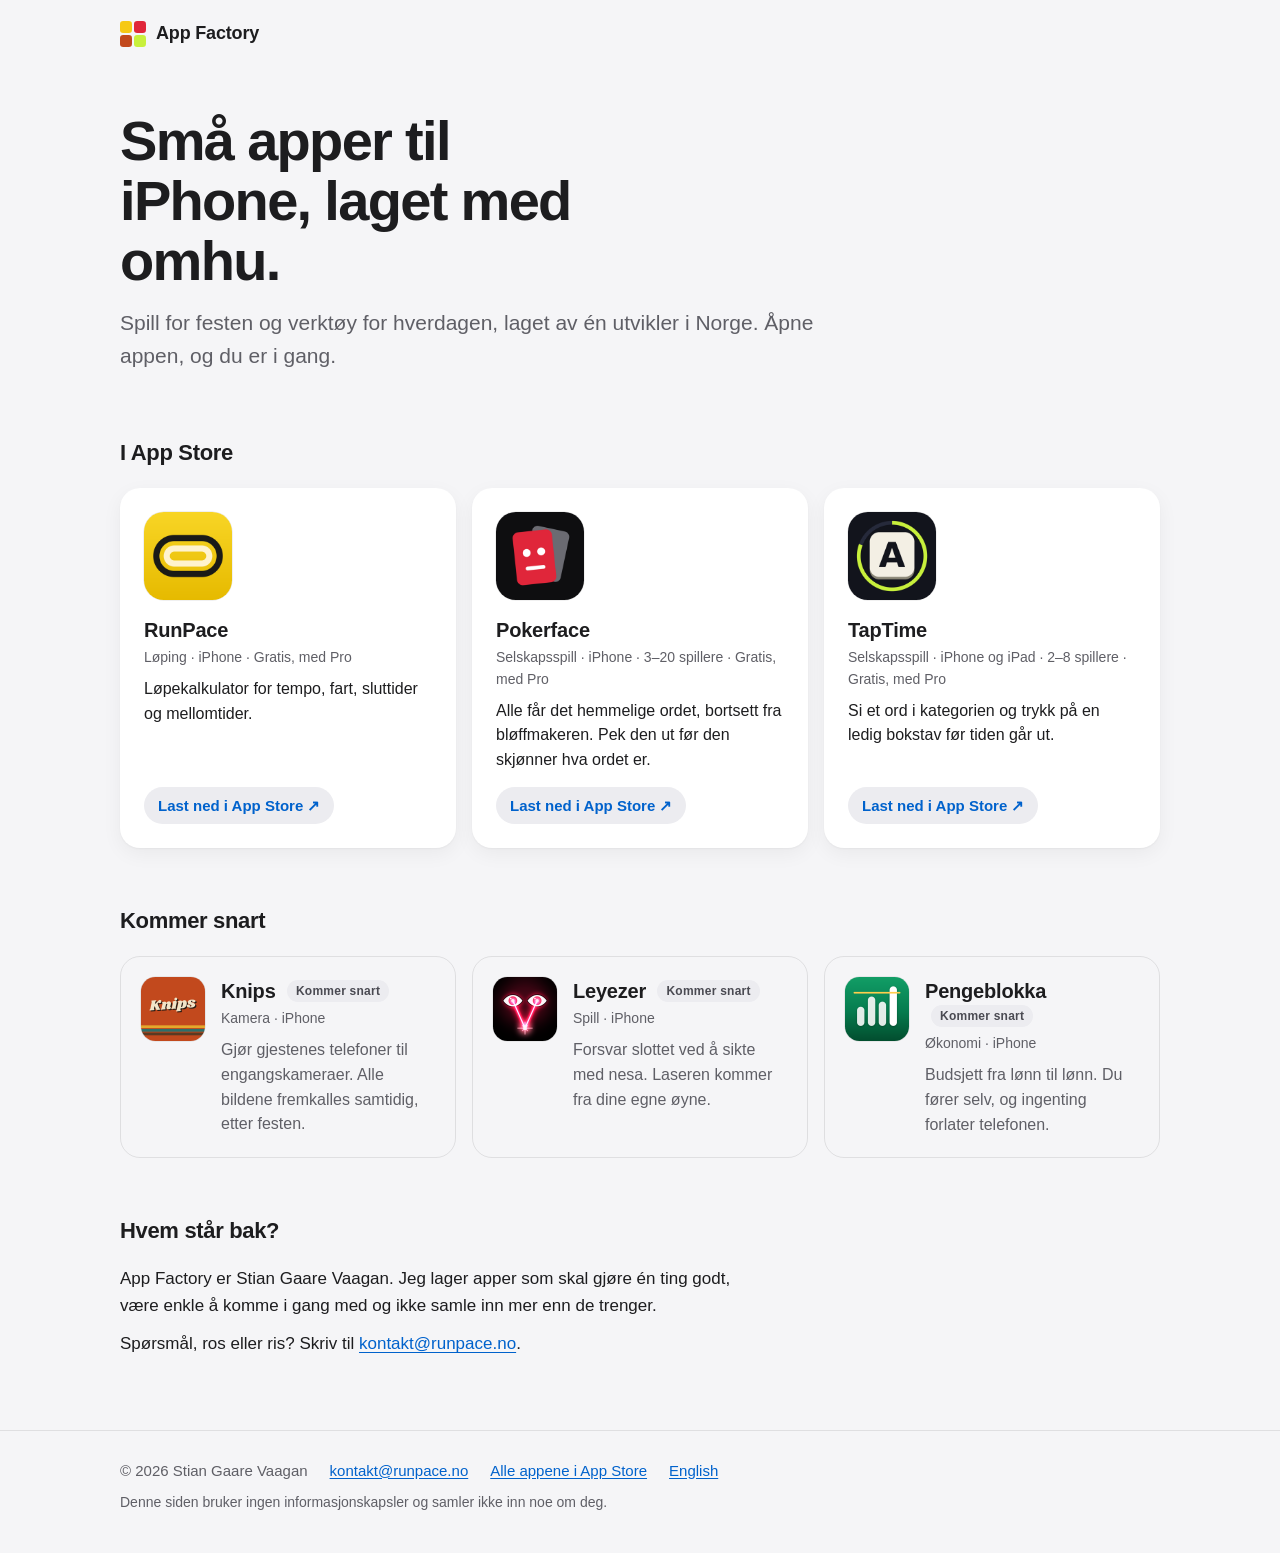
==== index.html @ 03b8ae7c "Fellessiden: forside på norsk og engelsk, Pengeblokka-sider, sjekk og delebilde Co-Authored-By: Clau" ====
<!doctype html>
<html lang="nb">
<head>
<meta charset="utf-8">
<meta name="viewport" content="width=device-width, initial-scale=1">
<title>App Factory – apper til iPhone, laget i Norge</title>
<meta name="description" content="Alle appene fra App Factory: RunPace, Pokerface, TapTime og flere som kommer. Små, gjennomarbeidede apper til iPhone, laget i Norge av Stian Gaare Vaagan.">
<meta name="color-scheme" content="light dark">
<meta name="theme-color" content="#f5f5f7" media="(prefers-color-scheme: light)">
<meta name="theme-color" content="#000000" media="(prefers-color-scheme: dark)">
<link rel="canonical" href="https://svaagan.github.io/">
<link rel="alternate" hreflang="nb" href="https://svaagan.github.io/">
<link rel="alternate" hreflang="en" href="https://svaagan.github.io/en/">
<link rel="alternate" hreflang="x-default" href="https://svaagan.github.io/en/">
<meta property="og:type" content="website">
<meta property="og:site_name" content="App Factory">
<meta property="og:title" content="App Factory – apper til iPhone, laget i Norge">
<meta property="og:description" content="Alle appene fra App Factory: RunPace, Pokerface, TapTime og flere som kommer. Små, gjennomarbeidede apper til iPhone, laget i Norge av Stian Gaare Vaagan.">
<meta property="og:url" content="https://svaagan.github.io/">
<meta property="og:locale" content="nb_NO">
<meta property="og:image" content="https://svaagan.github.io/og.png">
<meta property="og:image:width" content="1200">
<meta property="og:image:height" content="630">
<meta name="twitter:card" content="summary_large_image">
<link rel="icon" href="/favicon.png">
<link rel="apple-touch-icon" href="/favicon.png">
<link rel="stylesheet" href="/assets/site.css?v=b14cf909">
<script type="application/ld+json">{"@context":"https://schema.org","@graph":[{"@type":"Organization","@id":"https://svaagan.github.io/#studio","name":"App Factory","url":"https://svaagan.github.io/","email":"kontakt@runpace.no","founder":{"@type":"Person","name":"Stian Gaare Vaagan"}},{"@type":"WebSite","url":"https://svaagan.github.io/","name":"App Factory","inLanguage":"nb","publisher":{"@id":"https://svaagan.github.io/#studio"}},{"@type":"ItemList","name":"I App Store","itemListElement":[{"@type":"ListItem","position":1,"item":{"@type":"MobileApplication","name":"RunPace","operatingSystem":"iOS","applicationCategory":"HealthApplication","description":"Løpekalkulator for tempo, fart, sluttider og mellomtider.","url":"https://runpace.no/","installUrl":"https://apps.apple.com/no/app/id6789667868","offers":{"@type":"Offer","price":"0","priceCurrency":"NOK"},"publisher":{"@id":"https://svaagan.github.io/#studio"}}},{"@type":"ListItem","position":2,"item":{"@type":["VideoGame","MobileApplication"],"name":"Pokerface","operatingSystem":"iOS","applicationCategory":"GameApplication","description":"Alle får det hemmelige ordet, bortsett fra bløffmakeren. Pek den ut før den skjønner hva ordet er.","url":"https://svaagan.github.io/pokerface/","installUrl":"https://apps.apple.com/no/app/id6825464919","offers":{"@type":"Offer","price":"0","priceCurrency":"NOK"},"publisher":{"@id":"https://svaagan.github.io/#studio"}}},{"@type":"ListItem","position":3,"item":{"@type":["VideoGame","MobileApplication"],"name":"TapTime","operatingSystem":"iOS","applicationCategory":"GameApplication","description":"Si et ord i kategorien og trykk på en ledig bokstav før tiden går ut.","url":"https://svaagan.github.io/taptime/","installUrl":"https://apps.apple.com/no/app/id6826379785","offers":{"@type":"Offer","price":"0","priceCurrency":"NOK"},"publisher":{"@id":"https://svaagan.github.io/#studio"}}}]}]}</script>
</head>
<body>
<a class="skip" href="#apper">Hopp til appene</a>
<header class="site-header"><div class="wrap"><a class="wordmark" href="/"><svg viewBox="0 0 26 26" aria-hidden="true"><rect x="0" y="0" width="12" height="12" rx="3.2" fill="#F6C915"/><rect x="14" y="0" width="12" height="12" rx="3.2" fill="#E0263A"/><rect x="0" y="14" width="12" height="12" rx="3.2" fill="#C2491D"/><rect x="14" y="14" width="12" height="12" rx="3.2" fill="#C8F03C"/></svg><span>App Factory</span></a></div></header>
<main>
  <section class="hero wrap">
    <h1>Små apper til iPhone, laget med omhu.</h1>
    <p class="lead">Spill for festen og verktøy for hverdagen, laget av én utvikler i Norge. Åpne appen, og du er i gang.</p>
  </section>
  <section class="wrap" id="apper" aria-labelledby="live-h">
    <h2 id="live-h">I App Store</h2>
    <ul class="grid live" role="list">
      <li class="card" id="runpace">
        <img class="icon" src="/icons/runpace.png?v=0e061402" width="88" height="88" alt="" loading="lazy" decoding="async">
        <div class="card-body">
          <h3><a class="stretch" href="https://runpace.no/">RunPace</a></h3>
          <p class="meta">Løping · iPhone · Gratis, med Pro</p>
          <p class="tagline">Løpekalkulator for tempo, fart, sluttider og mellomtider.</p>
          <p class="actions"><a class="store" href="https://apps.apple.com/no/app/id6789667868">Last ned i App Store</a></p>
        </div>
      </li>
      <li class="card" id="pokerface">
        <img class="icon" src="/icons/pokerface.png?v=96ad6197" width="88" height="88" alt="" loading="lazy" decoding="async">
        <div class="card-body">
          <h3><a class="stretch" href="/pokerface/">Pokerface</a></h3>
          <p class="meta">Selskapsspill · iPhone · 3–20 spillere · Gratis, med Pro</p>
          <p class="tagline">Alle får det hemmelige ordet, bortsett fra bløffmakeren. Pek den ut før den skjønner hva ordet er.</p>
          <p class="actions"><a class="store" href="https://apps.apple.com/no/app/id6825464919">Last ned i App Store</a></p>
        </div>
      </li>
      <li class="card" id="taptime">
        <img class="icon" src="/icons/taptime.png?v=20a5b78d" width="88" height="88" alt="" loading="lazy" decoding="async">
        <div class="card-body">
          <h3><a class="stretch" href="/taptime/">TapTime</a></h3>
          <p class="meta">Selskapsspill · iPhone og iPad · 2–8 spillere · Gratis, med Pro</p>
          <p class="tagline">Si et ord i kategorien og trykk på en ledig bokstav før tiden går ut.</p>
          <p class="actions"><a class="store" href="https://apps.apple.com/no/app/id6826379785">Last ned i App Store</a></p>
        </div>
      </li>
    </ul>
  </section>
  <section class="wrap" aria-labelledby="soon-h">
    <h2 id="soon-h">Kommer snart</h2>
    <ul class="grid soon-grid" role="list">
      <li class="card soon" id="knips">
        <img class="icon" src="/icons/knips.png?v=360e762e" width="64" height="64" alt="" loading="lazy" decoding="async">
        <div class="card-body">
          <h3><a class="stretch" href="https://knipspics.no/">Knips</a> <span class="pill">Kommer snart</span></h3>
          <p class="meta">Kamera · iPhone</p>
          <p class="tagline">Gjør gjestenes telefoner til engangskameraer. Alle bildene fremkalles samtidig, etter festen.</p>
          
        </div>
      </li>
      <li class="card soon" id="leyezer">
        <img class="icon" src="/icons/leyezer.png?v=0fc96ee2" width="64" height="64" alt="" loading="lazy" decoding="async">
        <div class="card-body">
          <h3><a class="stretch" href="/leyezer/">Leyezer</a> <span class="pill">Kommer snart</span></h3>
          <p class="meta">Spill · iPhone</p>
          <p class="tagline">Forsvar slottet ved å sikte med nesa. Laseren kommer fra dine egne øyne.</p>
          
        </div>
      </li>
      <li class="card soon" id="pengeblokka">
        <img class="icon" src="/icons/pengeblokka.png?v=15239c94" width="64" height="64" alt="" loading="lazy" decoding="async">
        <div class="card-body">
          <h3><a class="stretch" href="/pengeblokka/">Pengeblokka</a> <span class="pill">Kommer snart</span></h3>
          <p class="meta">Økonomi · iPhone</p>
          <p class="tagline">Budsjett fra lønn til lønn. Du fører selv, og ingenting forlater telefonen.</p>
          
        </div>
      </li>
    </ul>
  </section>
  <section class="wrap about" aria-labelledby="about-h">
    <h2 id="about-h">Hvem står bak?</h2>
    <p>App Factory er Stian Gaare Vaagan. Jeg lager apper som skal gjøre én ting godt, være enkle å komme i gang med og ikke samle inn mer enn de trenger.</p>
    <p>Spørsmål, ros eller ris? Skriv til <a href="mailto:kontakt@runpace.no">kontakt@runpace.no</a>.</p>
  </section>
</main>
<footer class="site-footer">
  <div class="wrap">
    <p class="footer-main"><span>© 2026 Stian Gaare Vaagan</span>
      <a href="mailto:kontakt@runpace.no">kontakt@runpace.no</a>
      <a href="https://apps.apple.com/developer/id6789667870">Alle appene i App Store</a>
      <a href="/en/" hreflang="en" lang="en">English</a></p>
    <p class="footer-note">Denne siden bruker ingen informasjonskapsler og samler ikke inn noe om deg.</p>
  </div>
</footer>
</body>
</html>
---- assets/site.css ----
/* Fellessiden med alle appene. Nøytral ramme, så ikonene står for fargen. */
:root {
  --bg: #f5f5f7;
  --card: #ffffff;
  --text: #1d1d1f;
  --muted: #5f5f66;
  --line: rgba(0, 0, 0, .09);
  --link: #0062cc;
  --pill-bg: #ececf0;
  --pill-text: #4a4a52;
  --shadow: 0 1px 2px rgba(0, 0, 0, .04), 0 6px 20px rgba(0, 0, 0, .05);
  --shadow-hover: 0 2px 4px rgba(0, 0, 0, .06), 0 12px 32px rgba(0, 0, 0, .09);
  --app-accent: var(--link);
  color-scheme: light dark;
}
@media (prefers-color-scheme: dark) {
  :root {
    --bg: #000000;
    --card: #161618;
    --text: #f5f5f7;
    --muted: #a1a1a8;
    --line: rgba(255, 255, 255, .12);
    --link: #4ea1ff;
    --pill-bg: #2a2a2e;
    --pill-text: #c7c7cc;
    --shadow: none;
    --shadow-hover: 0 0 0 1px rgba(255, 255, 255, .18);
  }
  .app-page { --app-accent: var(--app-accent-dark, var(--link)); }
}

* { box-sizing: border-box; }
html { -webkit-text-size-adjust: 100%; }
body {
  margin: 0;
  background: var(--bg);
  color: var(--text);
  font: 17px/1.55 -apple-system, BlinkMacSystemFont, "SF Pro Text", "Segoe UI", Roboto,
        Helvetica, Arial, sans-serif;
  -webkit-font-smoothing: antialiased;
}
a { color: var(--link); text-underline-offset: .15em; }
.wrap { max-width: 1080px; margin: 0 auto; padding: 0 20px; }
.narrow { max-width: 720px; }
.muted { color: var(--muted); }

.skip {
  position: absolute; left: -9999px; top: 8px;
  background: var(--card); color: var(--text); padding: 8px 14px; border-radius: 8px; z-index: 10;
}
.skip:focus { left: 8px; }

/* Topp */
.site-header { padding: 20px 0 0; }
.wordmark {
  display: inline-flex; align-items: center; gap: 10px;
  color: var(--text); text-decoration: none; font-weight: 650; font-size: 18px;
  letter-spacing: -.01em;
}
.wordmark svg { width: 26px; height: 26px; display: block; }

/* Innledning */
.hero { padding: 56px 20px 8px; }
h1 {
  font-size: clamp(34px, 6vw, 56px); line-height: 1.07; letter-spacing: -.03em;
  font-weight: 700; margin: 0 0 16px; max-width: 16ch;
}
.lead { font-size: clamp(18px, 2.2vw, 21px); color: var(--muted); margin: 0; max-width: 34em; }

h2 {
  font-size: 22px; letter-spacing: -.015em; margin: 56px 0 18px; font-weight: 650;
}

/* Kortene */
.grid { list-style: none; margin: 0; padding: 0; display: grid; gap: 16px; }
@media (min-width: 700px) { .grid { grid-template-columns: repeat(2, 1fr); } }
@media (min-width: 1000px) { .grid.live { grid-template-columns: repeat(3, 1fr); } }
@media (min-width: 1000px) { .grid.soon-grid { grid-template-columns: repeat(3, 1fr); } }

.card {
  position: relative; display: flex; gap: 16px; align-items: flex-start;
  background: var(--card); border-radius: 20px; padding: 20px;
  box-shadow: var(--shadow); transition: box-shadow .2s ease, transform .2s ease;
}
.card:has(.stretch):hover { box-shadow: var(--shadow-hover); transform: translateY(-2px); }
@media (prefers-reduced-motion: reduce) { .card, .card:hover { transition: none; transform: none; } }
@media (min-width: 1000px) {
  .grid.live .card { flex-direction: column; padding: 24px; }
  .grid.live .card-body { display: flex; flex-direction: column; flex: 1; }
  .grid.live .actions { margin-top: auto; padding-top: 14px; }
}
.icon {
  flex: none; border-radius: 22.5%; display: block;
  box-shadow: 0 0 0 .5px rgba(0, 0, 0, .12);
}
.card-body { min-width: 0; }
.grid.live .card { height: 100%; }
.card h3 { font-size: 20px; line-height: 1.25; margin: 2px 0 4px; letter-spacing: -.01em; }
.card h3 a { color: inherit; text-decoration: none; }
/* Navnelenken dekker hele kortet. */
.stretch::after { content: ""; position: absolute; inset: 0; border-radius: inherit; }
.card:has(.stretch:focus-visible) { outline: 3px solid var(--link); outline-offset: 2px; }
.stretch:focus-visible { outline: none; }
.meta { font-size: 14px; color: var(--muted); margin: 0 0 8px; }
.tagline { margin: 0; font-size: 16px; }
.actions { margin: 14px 0 0; }
.store {
  position: relative; z-index: 1; display: inline-block; font-size: 15px; font-weight: 600;
  text-decoration: none; padding: 7px 14px; border-radius: 999px;
  background: var(--pill-bg); color: var(--link);
}
.store::after { content: " ↗"; }
.store:hover { text-decoration: underline; }

.soon { background: transparent; box-shadow: none; border: 1px solid var(--line); }
.soon .tagline { color: var(--muted); }
.pill {
  display: inline-block; vertical-align: 3px; margin-left: 6px;
  font-size: 12px; font-weight: 600; letter-spacing: .02em; line-height: 1;
  padding: 5px 9px; border-radius: 999px; background: var(--pill-bg); color: var(--pill-text);
}
h1 .pill, p > .pill { margin-left: 0; font-size: 14px; padding: 7px 12px; }

/* Om */
.about p { max-width: 38em; margin: 0 0 12px; }

/* Bunn */
.site-footer { margin-top: 72px; padding: 28px 0 40px; border-top: 1px solid var(--line); }
.footer-main { display: flex; flex-wrap: wrap; gap: 8px 22px; margin: 0 0 10px; font-size: 15px; }
.footer-main span { color: var(--muted); }
.footer-note { font-size: 14px; color: var(--muted); margin: 0; }

/* Appsider på fellessiden (Pengeblokka) */
.app-page { padding-top: 40px; }
.app-page a { color: var(--app-accent); }
.app-hero { display: flex; gap: 20px; align-items: center; margin-bottom: 20px; }
.app-hero h1 { margin: 0 0 4px; font-size: clamp(32px, 6vw, 44px); }
.app-hero .meta { font-size: 16px; margin: 0; }
.app-page .lead { margin-bottom: 20px; }
.features { list-style: none; padding: 0; margin: 32px 0; display: grid; gap: 12px; }
.features li { background: var(--card); border-radius: 16px; padding: 18px 20px; box-shadow: var(--shadow); }
.features h3 { margin: 0 0 4px; font-size: 18px; }
.features p { margin: 0; color: var(--muted); }
.links { display: flex; gap: 20px; flex-wrap: wrap; }
.crumb { margin: 0 0 8px; font-size: 15px; }
.app-page h1 { margin-bottom: 12px; }
.faq { margin: 28px 0; }
.faq details {
  background: var(--card); border-radius: 14px; padding: 0 20px; margin: 0 0 10px; box-shadow: var(--shadow);
}
.faq summary { cursor: pointer; font-weight: 600; padding: 16px 0; list-style-position: outside; }
.faq details p { margin: 0 0 16px; color: var(--muted); }
.button {
  display: inline-block; padding: 10px 18px; border-radius: 999px; text-decoration: none;
  background: var(--text); color: var(--bg); font-weight: 600;
}
main.narrow > h1 { margin-top: 40px; }
@media (max-width: 999px) { .grid.live .icon { width: 68px; height: 68px; } }
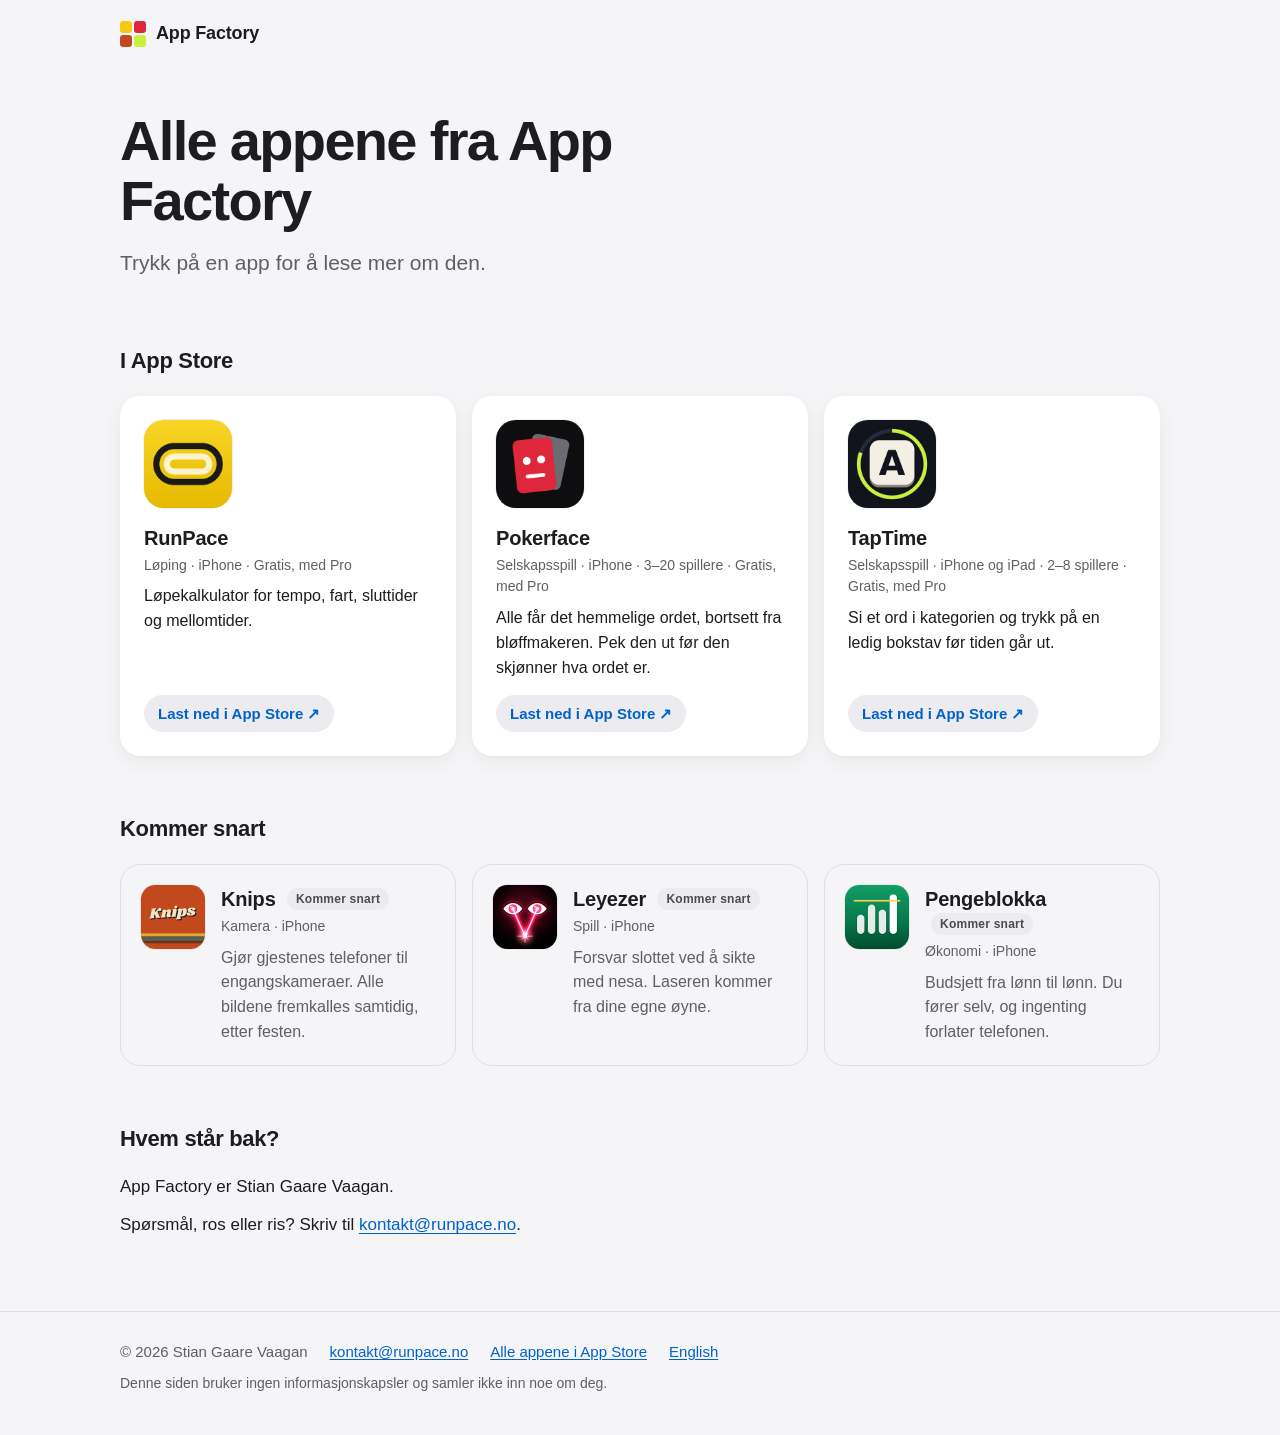
==== commit e5077b54: "Forsiden uten føringer: «Alle appene fra App Factory», ingen påstander om hva slags apper Co-Authore" ====
--- a/index.html
+++ b/index.html
@@ -3,8 +3,8 @@
 <head>
 <meta charset="utf-8">
 <meta name="viewport" content="width=device-width, initial-scale=1">
-<title>App Factory – apper til iPhone, laget i Norge</title>
-<meta name="description" content="Alle appene fra App Factory: RunPace, Pokerface, TapTime og flere som kommer. Små, gjennomarbeidede apper til iPhone, laget i Norge av Stian Gaare Vaagan.">
+<title>App Factory – alle appene</title>
+<meta name="description" content="Alle appene fra App Factory, laget av Stian Gaare Vaagan: RunPace, Pokerface, TapTime og flere som kommer.">
 <meta name="color-scheme" content="light dark">
 <meta name="theme-color" content="#f5f5f7" media="(prefers-color-scheme: light)">
 <meta name="theme-color" content="#000000" media="(prefers-color-scheme: dark)">
@@ -14,8 +14,8 @@
 <link rel="alternate" hreflang="x-default" href="https://svaagan.github.io/en/">
 <meta property="og:type" content="website">
 <meta property="og:site_name" content="App Factory">
-<meta property="og:title" content="App Factory – apper til iPhone, laget i Norge">
-<meta property="og:description" content="Alle appene fra App Factory: RunPace, Pokerface, TapTime og flere som kommer. Små, gjennomarbeidede apper til iPhone, laget i Norge av Stian Gaare Vaagan.">
+<meta property="og:title" content="App Factory – alle appene">
+<meta property="og:description" content="Alle appene fra App Factory, laget av Stian Gaare Vaagan: RunPace, Pokerface, TapTime og flere som kommer.">
 <meta property="og:url" content="https://svaagan.github.io/">
 <meta property="og:locale" content="nb_NO">
 <meta property="og:image" content="https://svaagan.github.io/og.png">
@@ -32,8 +32,8 @@
 <header class="site-header"><div class="wrap"><a class="wordmark" href="/"><svg viewBox="0 0 26 26" aria-hidden="true"><rect x="0" y="0" width="12" height="12" rx="3.2" fill="#F6C915"/><rect x="14" y="0" width="12" height="12" rx="3.2" fill="#E0263A"/><rect x="0" y="14" width="12" height="12" rx="3.2" fill="#C2491D"/><rect x="14" y="14" width="12" height="12" rx="3.2" fill="#C8F03C"/></svg><span>App Factory</span></a></div></header>
 <main>
   <section class="hero wrap">
-    <h1>Små apper til iPhone, laget med omhu.</h1>
-    <p class="lead">Spill for festen og verktøy for hverdagen, laget av én utvikler i Norge. Åpne appen, og du er i gang.</p>
+    <h1>Alle appene fra App Factory</h1>
+    <p class="lead">Trykk på en app for å lese mer om den.</p>
   </section>
   <section class="wrap" id="apper" aria-labelledby="live-h">
     <h2 id="live-h">I App Store</h2>
@@ -101,7 +101,7 @@
   </section>
   <section class="wrap about" aria-labelledby="about-h">
     <h2 id="about-h">Hvem står bak?</h2>
-    <p>App Factory er Stian Gaare Vaagan. Jeg lager apper som skal gjøre én ting godt, være enkle å komme i gang med og ikke samle inn mer enn de trenger.</p>
+    <p>App Factory er Stian Gaare Vaagan.</p>
     <p>Spørsmål, ros eller ris? Skriv til <a href="mailto:kontakt@runpace.no">kontakt@runpace.no</a>.</p>
   </section>
 </main>
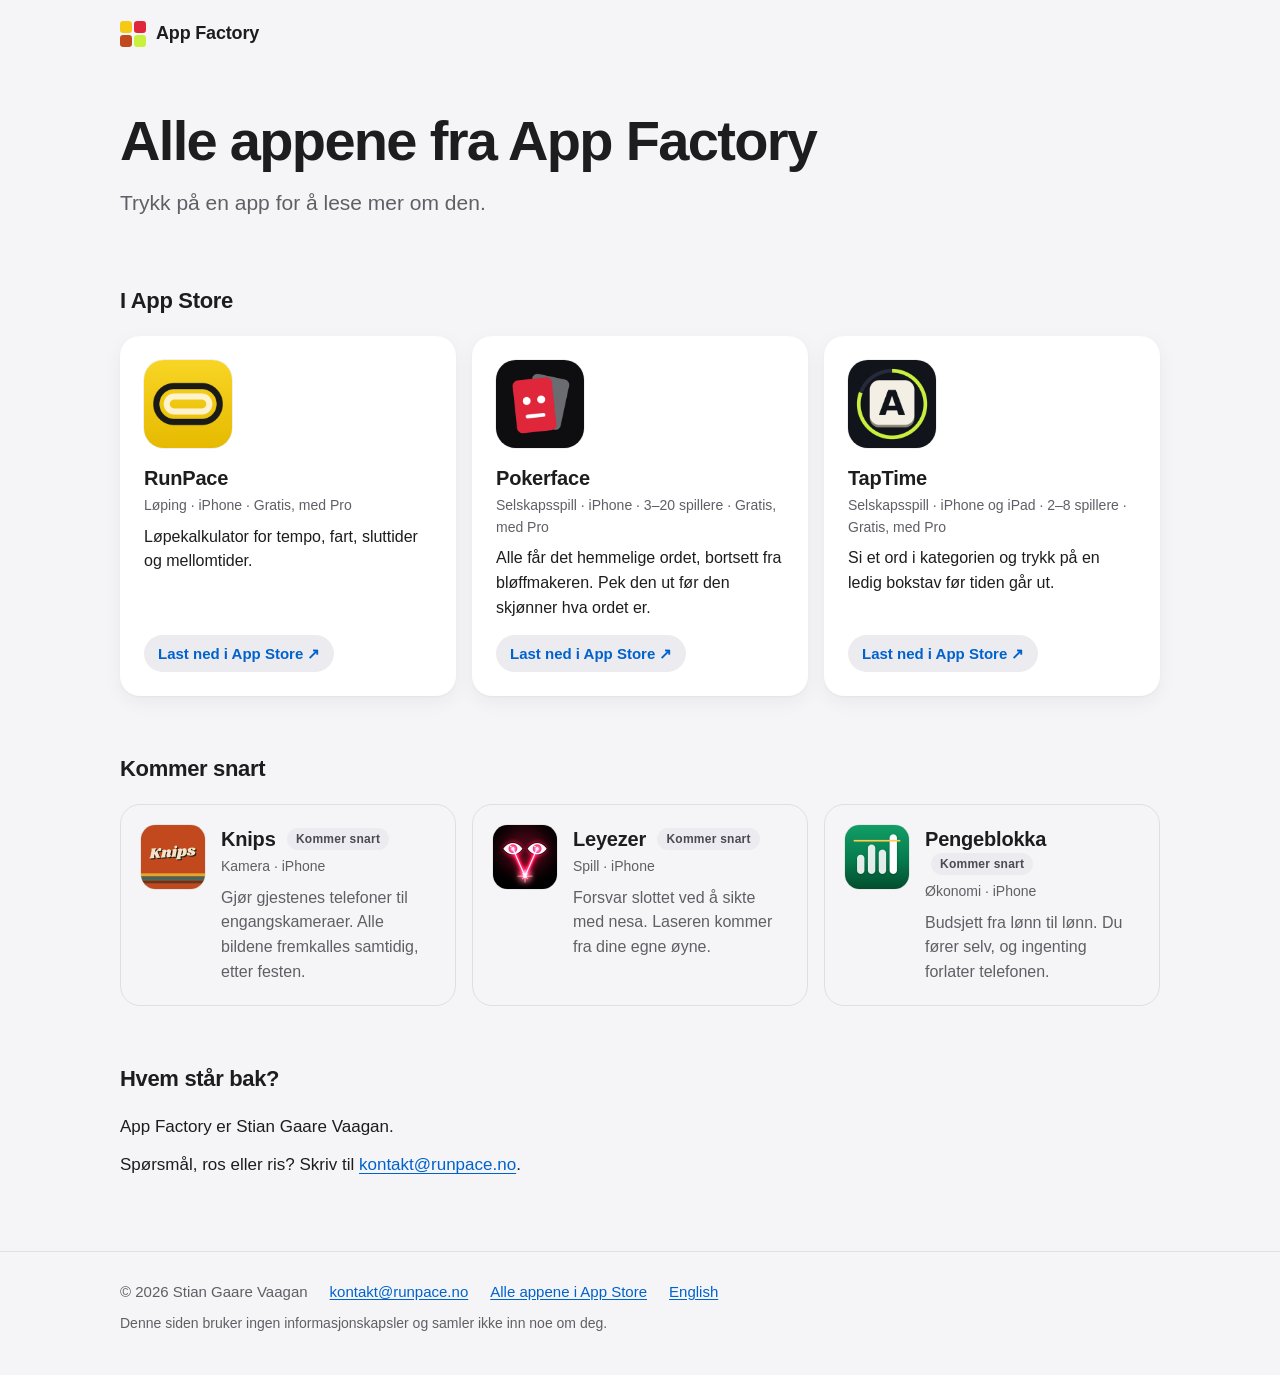
==== commit 89b658cb: "Bare lyst tema, også i mørk modus; overskriften på én linje Co-Authored-By: Claude Opus 5.5 <noreply" ====
--- a/index.html
+++ b/index.html
@@ -5,9 +5,8 @@
 <meta name="viewport" content="width=device-width, initial-scale=1">
 <title>App Factory – alle appene</title>
 <meta name="description" content="Alle appene fra App Factory, laget av Stian Gaare Vaagan: RunPace, Pokerface, TapTime og flere som kommer.">
-<meta name="color-scheme" content="light dark">
-<meta name="theme-color" content="#f5f5f7" media="(prefers-color-scheme: light)">
-<meta name="theme-color" content="#000000" media="(prefers-color-scheme: dark)">
+<meta name="color-scheme" content="light">
+<meta name="theme-color" content="#f5f5f7">
 <link rel="canonical" href="https://svaagan.github.io/">
 <link rel="alternate" hreflang="nb" href="https://svaagan.github.io/">
 <link rel="alternate" hreflang="en" href="https://svaagan.github.io/en/">
@@ -24,7 +23,7 @@
 <meta name="twitter:card" content="summary_large_image">
 <link rel="icon" href="/favicon.png">
 <link rel="apple-touch-icon" href="/favicon.png">
-<link rel="stylesheet" href="/assets/site.css?v=b14cf909">
+<link rel="stylesheet" href="/assets/site.css?v=d18dd775">
 <script type="application/ld+json">{"@context":"https://schema.org","@graph":[{"@type":"Organization","@id":"https://svaagan.github.io/#studio","name":"App Factory","url":"https://svaagan.github.io/","email":"kontakt@runpace.no","founder":{"@type":"Person","name":"Stian Gaare Vaagan"}},{"@type":"WebSite","url":"https://svaagan.github.io/","name":"App Factory","inLanguage":"nb","publisher":{"@id":"https://svaagan.github.io/#studio"}},{"@type":"ItemList","name":"I App Store","itemListElement":[{"@type":"ListItem","position":1,"item":{"@type":"MobileApplication","name":"RunPace","operatingSystem":"iOS","applicationCategory":"HealthApplication","description":"Løpekalkulator for tempo, fart, sluttider og mellomtider.","url":"https://runpace.no/","installUrl":"https://apps.apple.com/no/app/id6789667868","offers":{"@type":"Offer","price":"0","priceCurrency":"NOK"},"publisher":{"@id":"https://svaagan.github.io/#studio"}}},{"@type":"ListItem","position":2,"item":{"@type":["VideoGame","MobileApplication"],"name":"Pokerface","operatingSystem":"iOS","applicationCategory":"GameApplication","description":"Alle får det hemmelige ordet, bortsett fra bløffmakeren. Pek den ut før den skjønner hva ordet er.","url":"https://svaagan.github.io/pokerface/","installUrl":"https://apps.apple.com/no/app/id6825464919","offers":{"@type":"Offer","price":"0","priceCurrency":"NOK"},"publisher":{"@id":"https://svaagan.github.io/#studio"}}},{"@type":"ListItem","position":3,"item":{"@type":["VideoGame","MobileApplication"],"name":"TapTime","operatingSystem":"iOS","applicationCategory":"GameApplication","description":"Si et ord i kategorien og trykk på en ledig bokstav før tiden går ut.","url":"https://svaagan.github.io/taptime/","installUrl":"https://apps.apple.com/no/app/id6826379785","offers":{"@type":"Offer","price":"0","priceCurrency":"NOK"},"publisher":{"@id":"https://svaagan.github.io/#studio"}}}]}]}</script>
 </head>
 <body>
--- a/assets/site.css
+++ b/assets/site.css
@@ -1,4 +1,5 @@
-/* Fellessiden med alle appene. Nøytral ramme, så ikonene står for fargen. */
+/* Fellessiden med alle appene. Nøytral ramme, så ikonene står for fargen.
+   Bare lyst tema, også når telefonen står i mørk modus (Stian, 2026-11-04). */
 :root {
   --bg: #f5f5f7;
   --card: #ffffff;
@@ -11,22 +12,7 @@
   --shadow: 0 1px 2px rgba(0, 0, 0, .04), 0 6px 20px rgba(0, 0, 0, .05);
   --shadow-hover: 0 2px 4px rgba(0, 0, 0, .06), 0 12px 32px rgba(0, 0, 0, .09);
   --app-accent: var(--link);
-  color-scheme: light dark;
-}
-@media (prefers-color-scheme: dark) {
-  :root {
-    --bg: #000000;
-    --card: #161618;
-    --text: #f5f5f7;
-    --muted: #a1a1a8;
-    --line: rgba(255, 255, 255, .12);
-    --link: #4ea1ff;
-    --pill-bg: #2a2a2e;
-    --pill-text: #c7c7cc;
-    --shadow: none;
-    --shadow-hover: 0 0 0 1px rgba(255, 255, 255, .18);
-  }
-  .app-page { --app-accent: var(--app-accent-dark, var(--link)); }
+  color-scheme: light;
 }
 
 * { box-sizing: border-box; }
@@ -63,7 +49,7 @@
 .hero { padding: 56px 20px 8px; }
 h1 {
   font-size: clamp(34px, 6vw, 56px); line-height: 1.07; letter-spacing: -.03em;
-  font-weight: 700; margin: 0 0 16px; max-width: 16ch;
+  font-weight: 700; margin: 0 0 16px; max-width: 24ch; text-wrap: balance;
 }
 .lead { font-size: clamp(18px, 2.2vw, 21px); color: var(--muted); margin: 0; max-width: 34em; }
 
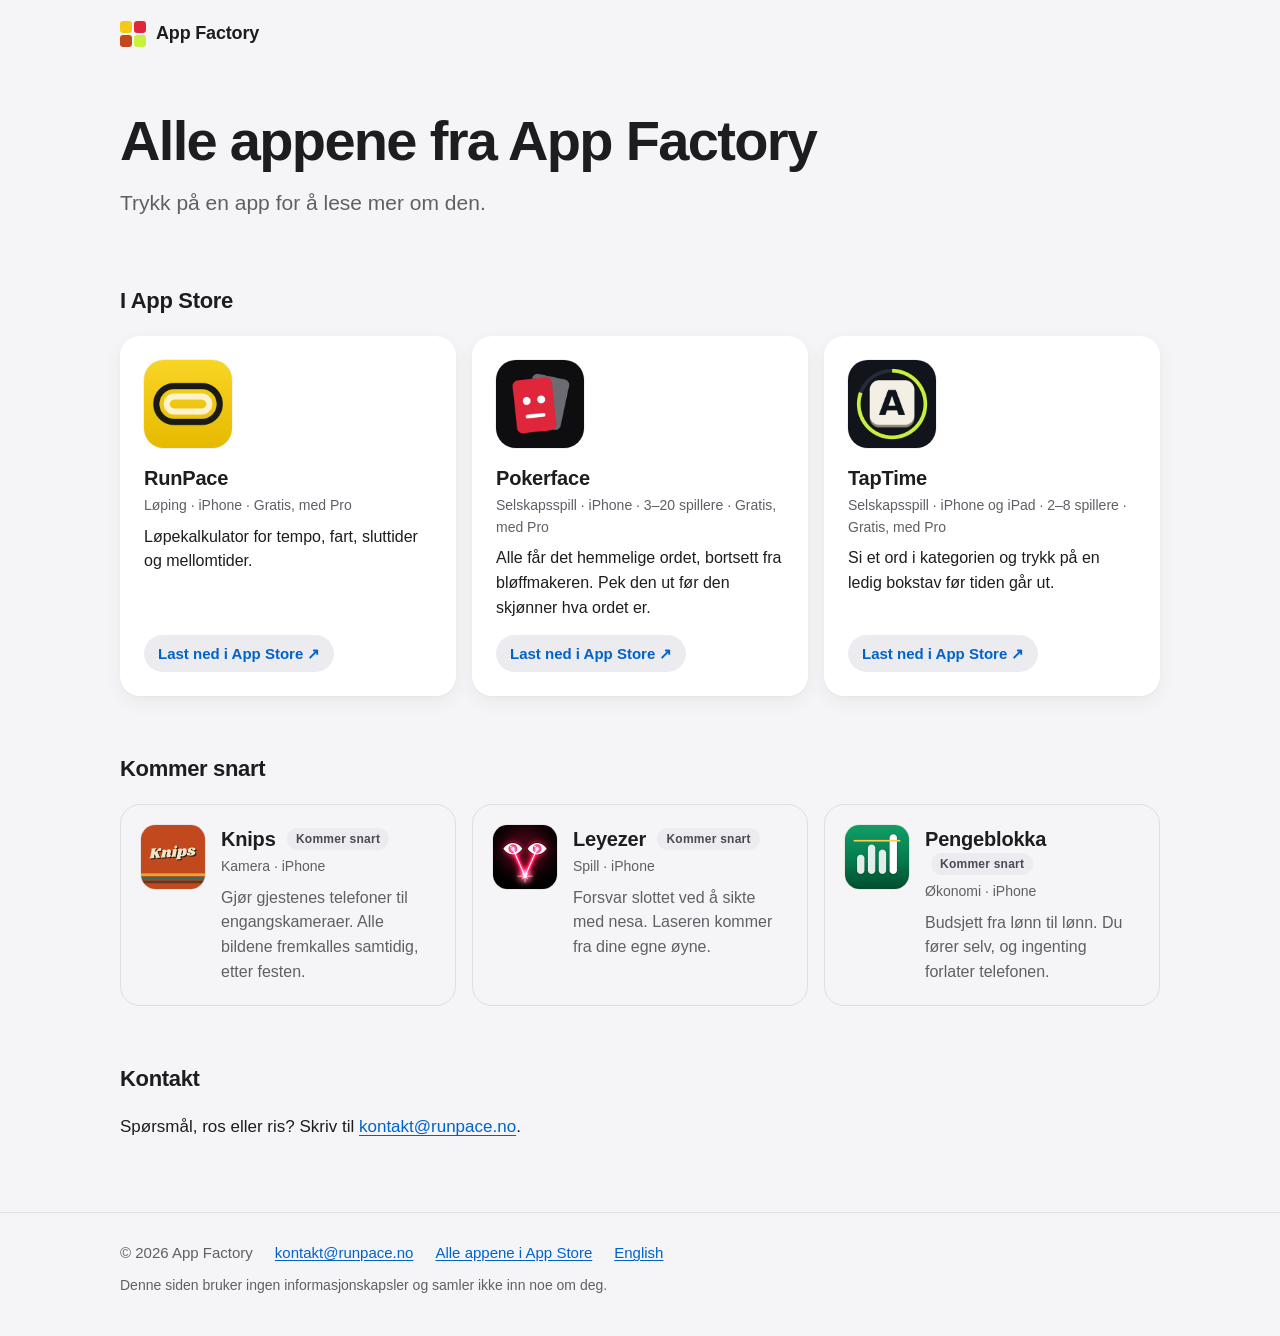
==== commit 5693a07d: "Fjerner Stians navn fra fellessiden Bunnteksten sier «© App Factory», «Hvem står bak?» er blitt «Kon" ====
--- a/index.html
+++ b/index.html
@@ -4,7 +4,7 @@
 <meta charset="utf-8">
 <meta name="viewport" content="width=device-width, initial-scale=1">
 <title>App Factory – alle appene</title>
-<meta name="description" content="Alle appene fra App Factory, laget av Stian Gaare Vaagan: RunPace, Pokerface, TapTime og flere som kommer.">
+<meta name="description" content="Alle appene fra App Factory: RunPace, Pokerface, TapTime og flere som kommer.">
 <meta name="color-scheme" content="light">
 <meta name="theme-color" content="#f5f5f7">
 <link rel="canonical" href="https://svaagan.github.io/">
@@ -14,7 +14,7 @@
 <meta property="og:type" content="website">
 <meta property="og:site_name" content="App Factory">
 <meta property="og:title" content="App Factory – alle appene">
-<meta property="og:description" content="Alle appene fra App Factory, laget av Stian Gaare Vaagan: RunPace, Pokerface, TapTime og flere som kommer.">
+<meta property="og:description" content="Alle appene fra App Factory: RunPace, Pokerface, TapTime og flere som kommer.">
 <meta property="og:url" content="https://svaagan.github.io/">
 <meta property="og:locale" content="nb_NO">
 <meta property="og:image" content="https://svaagan.github.io/og.png">
@@ -24,7 +24,7 @@
 <link rel="icon" href="/favicon.png">
 <link rel="apple-touch-icon" href="/favicon.png">
 <link rel="stylesheet" href="/assets/site.css?v=d18dd775">
-<script type="application/ld+json">{"@context":"https://schema.org","@graph":[{"@type":"Organization","@id":"https://svaagan.github.io/#studio","name":"App Factory","url":"https://svaagan.github.io/","email":"kontakt@runpace.no","founder":{"@type":"Person","name":"Stian Gaare Vaagan"}},{"@type":"WebSite","url":"https://svaagan.github.io/","name":"App Factory","inLanguage":"nb","publisher":{"@id":"https://svaagan.github.io/#studio"}},{"@type":"ItemList","name":"I App Store","itemListElement":[{"@type":"ListItem","position":1,"item":{"@type":"MobileApplication","name":"RunPace","operatingSystem":"iOS","applicationCategory":"HealthApplication","description":"Løpekalkulator for tempo, fart, sluttider og mellomtider.","url":"https://runpace.no/","installUrl":"https://apps.apple.com/no/app/id6789667868","offers":{"@type":"Offer","price":"0","priceCurrency":"NOK"},"publisher":{"@id":"https://svaagan.github.io/#studio"}}},{"@type":"ListItem","position":2,"item":{"@type":["VideoGame","MobileApplication"],"name":"Pokerface","operatingSystem":"iOS","applicationCategory":"GameApplication","description":"Alle får det hemmelige ordet, bortsett fra bløffmakeren. Pek den ut før den skjønner hva ordet er.","url":"https://svaagan.github.io/pokerface/","installUrl":"https://apps.apple.com/no/app/id6825464919","offers":{"@type":"Offer","price":"0","priceCurrency":"NOK"},"publisher":{"@id":"https://svaagan.github.io/#studio"}}},{"@type":"ListItem","position":3,"item":{"@type":["VideoGame","MobileApplication"],"name":"TapTime","operatingSystem":"iOS","applicationCategory":"GameApplication","description":"Si et ord i kategorien og trykk på en ledig bokstav før tiden går ut.","url":"https://svaagan.github.io/taptime/","installUrl":"https://apps.apple.com/no/app/id6826379785","offers":{"@type":"Offer","price":"0","priceCurrency":"NOK"},"publisher":{"@id":"https://svaagan.github.io/#studio"}}}]}]}</script>
+<script type="application/ld+json">{"@context":"https://schema.org","@graph":[{"@type":"Organization","@id":"https://svaagan.github.io/#studio","name":"App Factory","url":"https://svaagan.github.io/","email":"kontakt@runpace.no"},{"@type":"WebSite","url":"https://svaagan.github.io/","name":"App Factory","inLanguage":"nb","publisher":{"@id":"https://svaagan.github.io/#studio"}},{"@type":"ItemList","name":"I App Store","itemListElement":[{"@type":"ListItem","position":1,"item":{"@type":"MobileApplication","name":"RunPace","operatingSystem":"iOS","applicationCategory":"HealthApplication","description":"Løpekalkulator for tempo, fart, sluttider og mellomtider.","url":"https://runpace.no/","installUrl":"https://apps.apple.com/no/app/id6789667868","offers":{"@type":"Offer","price":"0","priceCurrency":"NOK"},"publisher":{"@id":"https://svaagan.github.io/#studio"}}},{"@type":"ListItem","position":2,"item":{"@type":["VideoGame","MobileApplication"],"name":"Pokerface","operatingSystem":"iOS","applicationCategory":"GameApplication","description":"Alle får det hemmelige ordet, bortsett fra bløffmakeren. Pek den ut før den skjønner hva ordet er.","url":"https://svaagan.github.io/pokerface/","installUrl":"https://apps.apple.com/no/app/id6825464919","offers":{"@type":"Offer","price":"0","priceCurrency":"NOK"},"publisher":{"@id":"https://svaagan.github.io/#studio"}}},{"@type":"ListItem","position":3,"item":{"@type":["VideoGame","MobileApplication"],"name":"TapTime","operatingSystem":"iOS","applicationCategory":"GameApplication","description":"Si et ord i kategorien og trykk på en ledig bokstav før tiden går ut.","url":"https://svaagan.github.io/taptime/","installUrl":"https://apps.apple.com/no/app/id6826379785","offers":{"@type":"Offer","price":"0","priceCurrency":"NOK"},"publisher":{"@id":"https://svaagan.github.io/#studio"}}}]}]}</script>
 </head>
 <body>
 <a class="skip" href="#apper">Hopp til appene</a>
@@ -99,14 +99,13 @@
     </ul>
   </section>
   <section class="wrap about" aria-labelledby="about-h">
-    <h2 id="about-h">Hvem står bak?</h2>
-    <p>App Factory er Stian Gaare Vaagan.</p>
+    <h2 id="about-h">Kontakt</h2>
     <p>Spørsmål, ros eller ris? Skriv til <a href="mailto:kontakt@runpace.no">kontakt@runpace.no</a>.</p>
   </section>
 </main>
 <footer class="site-footer">
   <div class="wrap">
-    <p class="footer-main"><span>© 2026 Stian Gaare Vaagan</span>
+    <p class="footer-main"><span>© 2026 App Factory</span>
       <a href="mailto:kontakt@runpace.no">kontakt@runpace.no</a>
       <a href="https://apps.apple.com/developer/id6789667870">Alle appene i App Store</a>
       <a href="/en/" hreflang="en" lang="en">English</a></p>
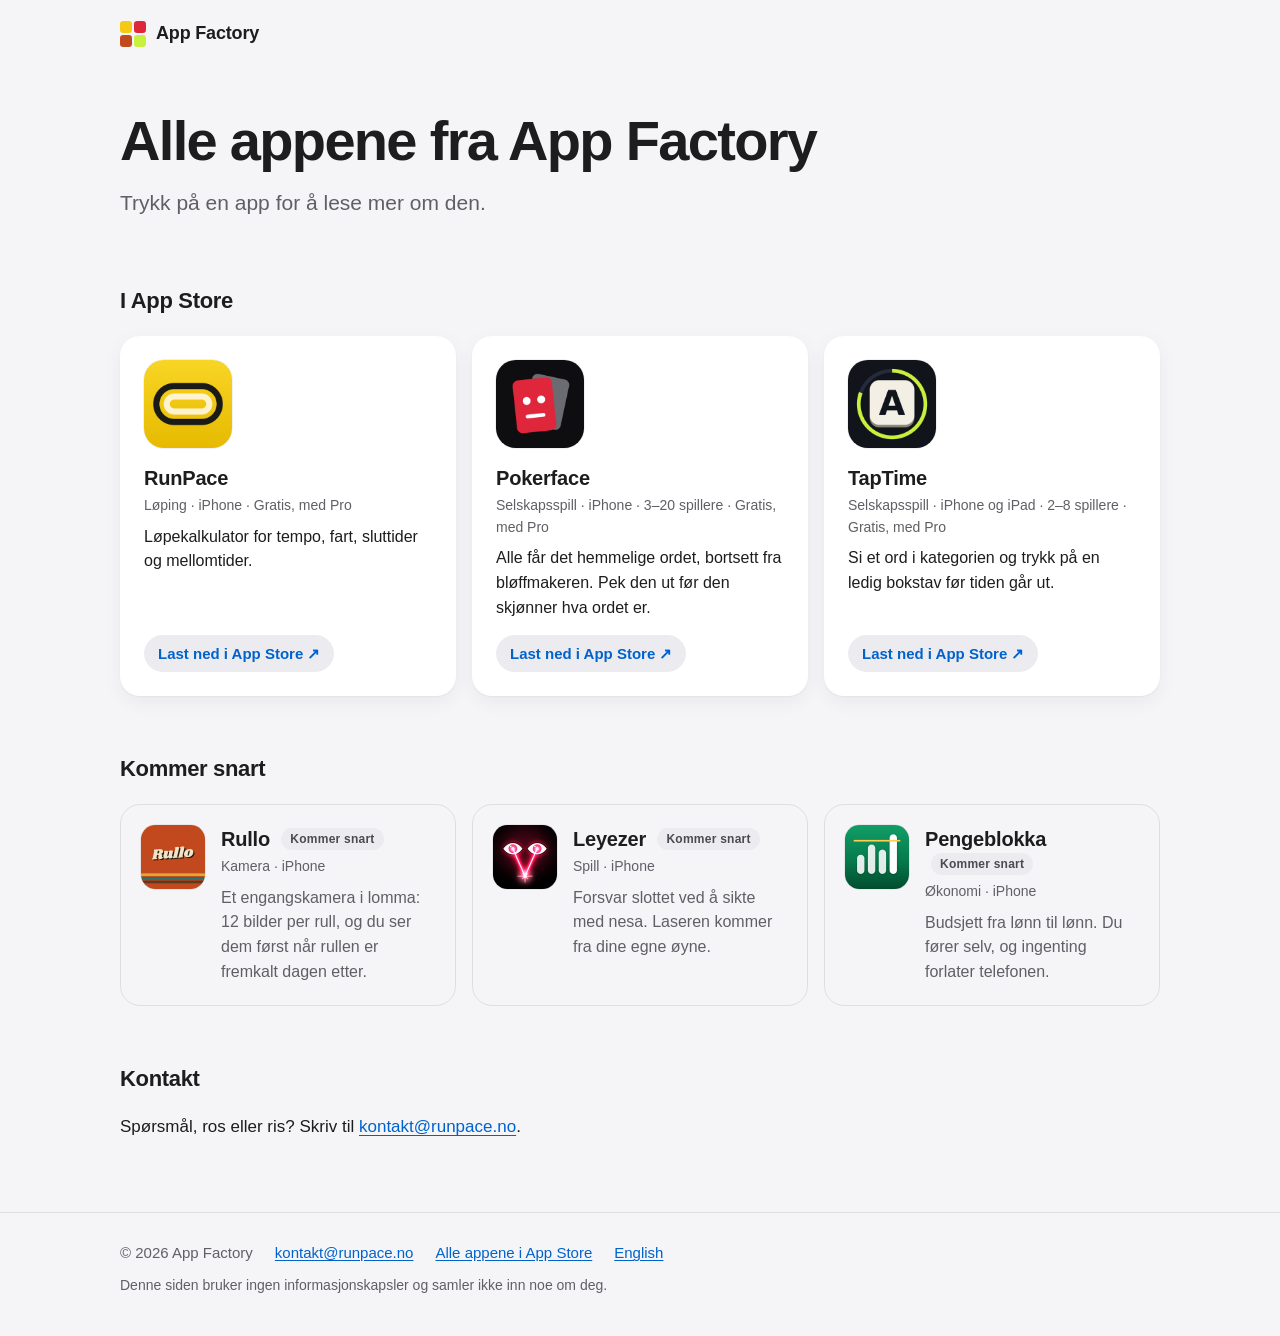
==== commit 20d542f9: "Rullo i stedet for Knips: nytt kort, ikon og adresse svaagan.github.io/rullo/ Co-Authored-By: Claude" ====
--- a/index.html
+++ b/index.html
@@ -69,12 +69,12 @@
   <section class="wrap" aria-labelledby="soon-h">
     <h2 id="soon-h">Kommer snart</h2>
     <ul class="grid soon-grid" role="list">
-      <li class="card soon" id="knips">
-        <img class="icon" src="/icons/knips.png?v=360e762e" width="64" height="64" alt="" loading="lazy" decoding="async">
+      <li class="card soon" id="rullo">
+        <img class="icon" src="/icons/rullo.png?v=eed151eb" width="64" height="64" alt="" loading="lazy" decoding="async">
         <div class="card-body">
-          <h3><a class="stretch" href="https://knipspics.no/">Knips</a> <span class="pill">Kommer snart</span></h3>
+          <h3><a class="stretch" href="https://svaagan.github.io/rullo/">Rullo</a> <span class="pill">Kommer snart</span></h3>
           <p class="meta">Kamera · iPhone</p>
-          <p class="tagline">Gjør gjestenes telefoner til engangskameraer. Alle bildene fremkalles samtidig, etter festen.</p>
+          <p class="tagline">Et engangskamera i lomma: 12 bilder per rull, og du ser dem først når rullen er fremkalt dagen etter.</p>
           
         </div>
       </li>
